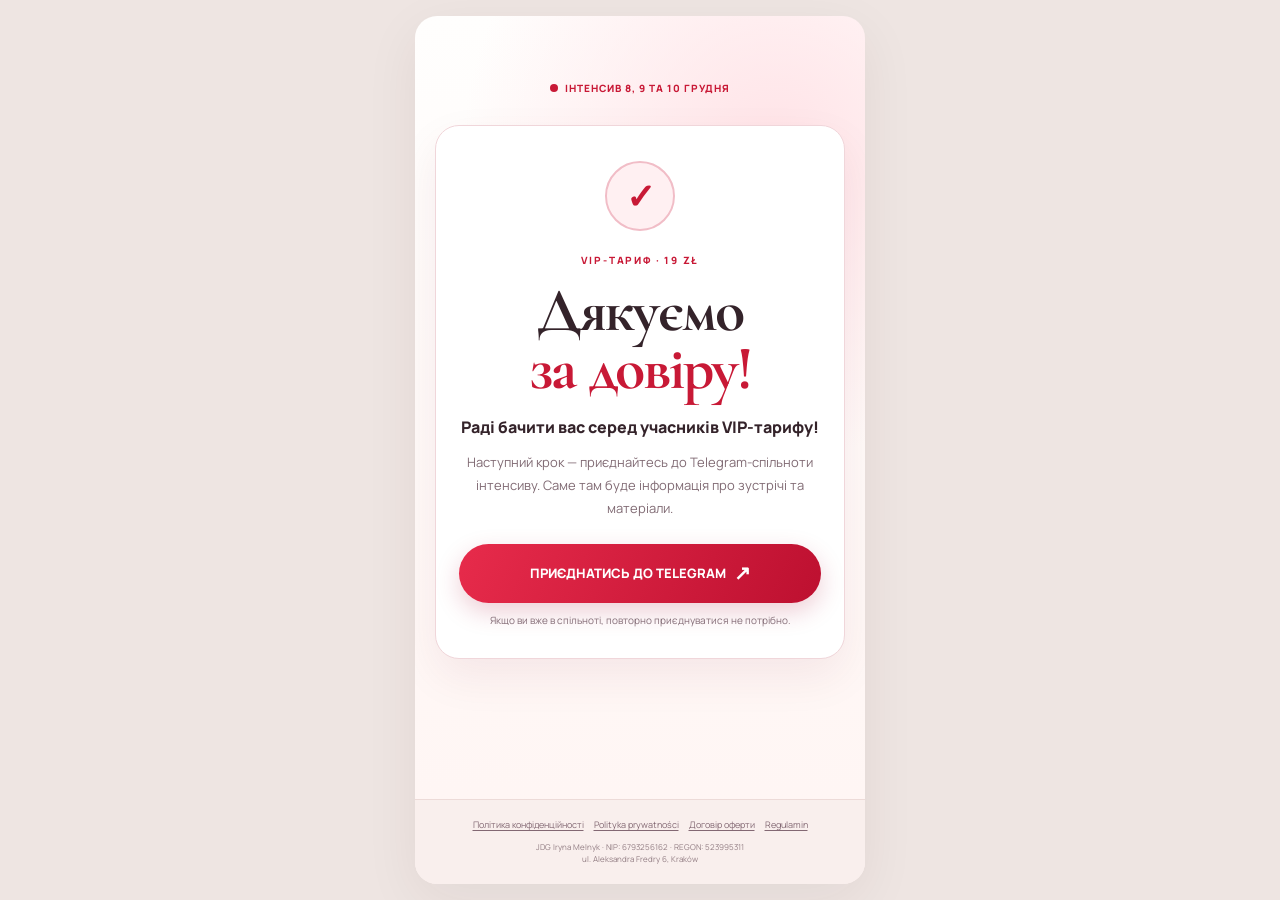
==== dyakuyemo.html @ b079df74 "update 1" ====
<!doctype html>
<html lang="uk"><head>
<meta charset="utf-8"><meta name="viewport" content="width=device-width, initial-scale=1, viewport-fit=cover">
<meta name="theme-color" content="#fff9f6">
<title>Дякуємо за участь — VIP B1</title>
<meta name="description" content="Дякуємо! Приєднуйтесь до Telegram-спільноти інтенсиву B1.">
<meta name="robots" content="noindex, nofollow">
<link rel="preconnect" href="https://fonts.googleapis.com"><link rel="preconnect" href="https://fonts.gstatic.com" crossorigin>
<link href="https://fonts.googleapis.com/css2?family=Caveat:wght@500;600;700&family=Cormorant+Garamond:wght@500;600;700&family=Manrope:wght@400;500;600;700;800&display=swap" rel="stylesheet">
<link rel="stylesheet" href="styles.css">
<script>!function(f,b,e,v,n,t,s){if(f.fbq)return;n=f.fbq=function(){n.callMethod?n.callMethod.apply(n,arguments):n.queue.push(arguments)};if(!f._fbq)f._fbq=n;n.push=n;n.loaded=!0;n.version='2.0';n.queue=[];t=b.createElement(e);t.async=!0;t.src=v;s=b.getElementsByTagName(e)[0];s.parentNode.insertBefore(t,s)}(window,document,'script','https://connect.facebook.net/en_US/fbevents.js');fbq('init','1192959256037095');fbq('track','PageView');</script>
</head>
<body data-page="thanks"><main class="shell thanks-shell">
<div class="eyebrow"><span class="status-dot"></span> ІНТЕНСИВ 8, 9 ТА 10 ГРУДНЯ</div>
<section class="thanks-card" aria-label="Дякуємо за участь">
<div class="thanks-mark" aria-hidden="true">✓</div>
<p class="overline">VIP-ТАРИФ · 19 ZŁ</p>
<h1>Дякуємо<br><em>за довіру!</em></h1>
<p class="thanks-lead">Раді бачити вас серед учасників VIP-тарифу!</p>
<p class="thanks-info">Наступний крок — приєднайтесь до Telegram-спільноти інтенсиву. Саме там буде інформація про зустрічі та матеріали.</p>
<a class="primary-button thanks-button" id="thanks-telegram" href="https://t.me/+1AnhKf7X-Lg1OWJk" rel="noopener noreferrer">ПРИЄДНАТИСЬ ДО TELEGRAM <span aria-hidden="true">↗</span></a>
<p class="plan-note">Якщо ви вже в спільноті, повторно приєднуватися не потрібно.</p>
</section>
<footer class="legal-footer"><nav><a href="https://3dniegzaminb1.weblium.site/politika-konfidenciynosti">Політика конфіденційності</a><a href="https://3dniegzaminb1.weblium.site/polityka-prywatnosci">Polityka prywatności</a><a href="https://3dniegzaminb1.weblium.site/dogovir-oferti">Договір оферти</a><a href="https://3dniegzaminb1.weblium.site/regulamin">Regulamin</a></nav><p>JDG Iryna Melnyk · NIP: 6793256162 · REGON: 523995311<br>ul. Aleksandra Fredry 6, Kraków</p></footer>
</main><script src="script.js"></script></body></html>
---- styles.css ----
:root{--paper:#fff9f6;--paper-light:#fffefd;--ink:#34232a;--ink-soft:#8b727b;--red:#c81936;--red-deep:#a60c29;--line:#efd7da;}
*{box-sizing:border-box}
html{background:#eee5e2}
body{margin:0;background:#eee5e2;color:var(--ink);font-family:Manrope,Arial,sans-serif}
.page,.shell{width:100%;max-width:450px;min-height:100dvh;margin:0 auto;overflow:hidden;background:var(--paper);box-shadow:0 16px 55px #391c2311}
.hero{position:relative;display:flex;flex-direction:column;align-items:center;min-height:720px;padding:21px 19px 24px;overflow:hidden;background:radial-gradient(circle at 85% 35%,#fde8e9 0,transparent 36%),radial-gradient(circle at 0 70%,#fbeeee 0,transparent 34%),linear-gradient(180deg,#fffefd 0%,#fff6f3 100%)}
.decor-circle{position:absolute;pointer-events:none;border:1px solid #e9b8c04d;border-radius:50%}
.decor-circle-left{width:270px;height:270px;left:-200px;top:290px}.decor-circle-right{width:265px;height:265px;right:-180px;top:195px}
.top-block{position:relative;z-index:3;text-align:center}
.date-pill{display:inline-flex;align-items:center;justify-content:center;gap:9px;padding:9px 19px;border-radius:100px;border:1px solid #eec2c7;background:#fff9f8;color:var(--red-deep);font:600 21px/1 'Cormorant Garamond',Georgia,serif;box-shadow:0 5px 18px #821a2810}
.date-pill svg{width:20px;height:20px;fill:none;stroke:currentColor;stroke-width:1.7;stroke-linecap:round;stroke-linejoin:round}
.online{margin-top:15px;font-size:10px;font-weight:800;letter-spacing:.37em;color:#53363e}
.free-badge{display:inline-block;margin-top:12px;padding:8px 17px;border-radius:999px;background:#fae3e6;color:var(--red-deep);font-size:10px;letter-spacing:.13em;font-weight:800}
.headline{position:relative;z-index:4;margin-top:21px;text-align:center}
.headline-main{font:700 clamp(74px,19vw,91px)/.8 'Cormorant Garamond',Georgia,serif;letter-spacing:-.06em;color:var(--red)}
.headline h1{margin:14px 0 0;font:600 clamp(47px,12.4vw,60px)/.87 'Cormorant Garamond',Georgia,serif;letter-spacing:-.045em;color:#51343b}
.cta{position:relative;z-index:8;display:flex;align-items:center;justify-content:center;gap:9px;width:100%;min-height:69px;padding:13px 16px;margin-top:25px;border-radius:999px;color:#fff;background:linear-gradient(115deg,#e72b4b,#c50e32 65%,#a80726);box-shadow:0 0 0 5px #f1c6cb67,0 13px 27px #b60d3050,inset 0 1px #ffffff70;text-decoration:none;font-size:clamp(12px,3.35vw,15px);font-weight:800;letter-spacing:.004em;transform-origin:center;animation:pulseButton 1.8s ease-in-out infinite;transition:filter .18s,box-shadow .18s}
.cta:hover,.primary-button:hover{filter:brightness(1.07)}.cta:focus-visible,.primary-button:focus-visible,.outline-button:focus-visible{outline:3px solid #6a2138;outline-offset:4px}
.button-arrow{font-size:23px;font-weight:400;line-height:1}
@keyframes pulseButton{0%,100%{transform:scale(1);box-shadow:0 0 0 5px #f1c6cb67,0 13px 27px #b60d3050}50%{transform:scale(1.038);box-shadow:0 0 0 9px #f1c6cb3b,0 18px 32px #b60d3055}}
.portrait-area{position:relative;z-index:2;width:100%;height:340px;min-height:340px;margin-top:7px;display:flex;align-items:flex-end;justify-content:center}
.portrait-glow{position:absolute;bottom:18px;left:50%;transform:translateX(-50%);width:300px;height:280px;border-radius:50%;background:radial-gradient(circle,#f2c9d0 0,transparent 72%);filter:blur(16px)}
.portrait{position:absolute;z-index:2;bottom:0;left:50%;width:auto;height:100%;max-width:100%;object-fit:contain;object-position:bottom;transform:translateX(-50%);filter:drop-shadow(0 8px 15px #63233119)}
.side-note{position:absolute;z-index:4;pointer-events:none;color:#a26d79}.side-note-left{left:0;bottom:86px;font:600 23px/.9 Caveat,cursive;transform:rotate(-8deg);text-align:left;text-shadow:0 1px 9px #fff}.side-note-right{right:0;bottom:175px;width:94px;text-align:center;text-shadow:0 1px 9px #fff}.signature{display:block;font:600 35px/.85 Caveat,cursive;color:var(--red-deep);transform:rotate(-7deg)}.guide-text{display:block;margin-top:13px;font-size:9px;line-height:1.42;letter-spacing:.12em;font-weight:800;color:#7f4b5a}
.speaker-credentials{position:relative;z-index:4;width:100%;margin:1px auto 0;text-align:center}.speaker-name{font:700 29px/1 'Cormorant Garamond',Georgia,serif;color:var(--red-deep)}.speaker-credentials p{font-size:11px;font-weight:600;color:#624d56;margin:7px 0 12px}.credential-grid{display:grid;grid-template-columns:1fr 1fr;gap:9px}.credential-grid>div{padding:11px 6px 10px;background:#fff;border:1px solid var(--line);border-radius:13px}.credential-grid strong,.credential-grid span{display:block}.credential-grid strong{font-size:22px;color:var(--red);font-weight:800}.credential-grid span{font-size:9px;color:#735b64;font-weight:700;margin-top:3px}
.countdown-box{position:relative;z-index:4;margin:16px 0 0;width:100%;padding:11px 17px;border-radius:15px;display:flex;justify-content:space-between;align-items:center;gap:10px;background:#fff;border:1px solid #ecc1c8;box-shadow:0 5px 18px #9f22300a}.timer-caption,.countdown-label{font-size:11px;line-height:1.35;font-weight:700;color:#71535e;text-align:left}.timer{font-size:29px;line-height:1;color:var(--red);font-variant-numeric:tabular-nums;font-weight:800;white-space:nowrap}
.legal-footer{position:relative;z-index:10;flex:0 0 auto;padding:18px 10px 19px;text-align:center;background:#f9efed;border-top:1px solid #eddbd8}.legal-footer nav{display:flex;flex-wrap:wrap;justify-content:center;gap:7px 10px}.legal-footer a{color:#836873;font-size:9px;text-underline-offset:2px}.legal-footer p{font-size:8px;line-height:1.5;color:#937e84;margin:10px 0 0}
/* Registration page keeps the same editorial identity and original two-package content. */
.shell{padding:24px 20px 0;text-align:center}.back-link{display:block;text-align:left;color:#80606c;text-decoration:none;font-size:12px;font-weight:700;margin-bottom:24px}.eyebrow{display:inline-flex;align-items:center;gap:7px;font-size:10px;letter-spacing:.1em;color:var(--red);font-weight:800}.status-dot{width:8px;height:8px;border-radius:50%;background:var(--red)}.registration-header{margin-top:18px}.overline{font-size:10px;letter-spacing:.18em;font-weight:800;color:var(--red)}.registration-header h1{font:700 clamp(42px,11vw,55px)/.95 'Cormorant Garamond',Georgia,serif;letter-spacing:-.035em;margin:10px 0 14px}.registration-header h1 em{font-style:normal;color:var(--red)}.subheading{font-size:12px;line-height:1.7;color:#816b74;max-width:370px;margin:0 auto}.shell .countdown-box{margin:22px auto}.pricing{display:grid;gap:17px;text-align:left;margin-top:22px}.plan{position:relative;padding:22px 19px 17px;border-radius:20px;border:1px solid var(--line);background:#fff}.plan-label{color:var(--red);font-size:10px;letter-spacing:.15em;font-weight:800;margin:0 0 8px}.plan h2{font:700 30px/1 'Cormorant Garamond',Georgia,serif;margin:0 0 9px}.price{font-size:40px;font-weight:800;margin-bottom:12px}.price small{font-size:16px}.plan ul{list-style:none;padding:0;margin:0 0 20px}.plan li{position:relative;font-size:12px;line-height:1.5;padding:8px 0 8px 27px;border-bottom:1px solid #f4e9e8}.plan li:before{content:'✓';position:absolute;left:2px;color:var(--red);font-weight:800}.outline-button,.primary-button{display:flex;align-items:center;justify-content:center;gap:8px;min-height:59px;width:100%;padding:13px;border-radius:999px;text-align:center;text-decoration:none;font-size:12px;line-height:1.4;font-weight:800}.outline-button{color:var(--red);background:white;border:2px solid var(--red)}.primary-button{color:white;background:linear-gradient(115deg,#e72b4b,#bd1030);box-shadow:0 9px 25px #ad153534;animation:pulseButton 1.8s ease-in-out infinite}.primary-button span,.outline-button span{font-size:20px}.plan-note{font-size:10px;line-height:1.5;text-align:center;color:#846d77;margin:10px 0 0}.vip{border:2px solid var(--red);background:linear-gradient(150deg,#fff,#fff4f4)}.vip-ribbon{display:inline-block;padding:6px 10px;border-radius:6px;margin:0 0 14px;background:var(--red);color:white;font-size:9px;font-weight:800;letter-spacing:.08em}.vip .price{color:var(--red)}.footnote{font-size:11px;line-height:1.6;color:#856e78;margin:22px auto 27px}
@media(min-width:451px){body{padding:16px 0}.page,.shell{border-radius:22px;min-height:calc(100dvh - 32px)}}
@media(max-width:370px){.hero{padding-left:13px;padding-right:13px}.headline-main{font-size:73px}.headline h1{font-size:46px}.side-note-left{font-size:20px}.portrait-area{height:315px;min-height:315px}.cta{font-size:12px}.shell{padding-left:14px;padding-right:14px}}
@media(prefers-reduced-motion:reduce){.cta,.primary-button{animation:none}}

/* VIP thank-you page */
.thanks-shell{display:flex;flex-direction:column;align-items:center;justify-content:flex-start;padding-top:65px;background:radial-gradient(circle at 80% 15%,#ffe3e7,transparent 38%),linear-gradient(#fffefd,#fff5f3)}
.thanks-card{margin:30px 0 45px;padding:35px 23px 30px;width:100%;border:1px solid #f0d6da;border-radius:24px;background:#fff;box-shadow:0 18px 45px #77142a12;text-align:center}
.thanks-mark{width:70px;height:70px;margin:0 auto 22px;display:grid;place-items:center;border-radius:50%;background:#fff0f2;color:var(--red);font-size:35px;font-weight:800;border:2px solid #f1bdc7}
.thanks-card h1{font:700 clamp(46px,12vw,62px)/.93 'Cormorant Garamond',Georgia,serif;margin:15px 0 18px;letter-spacing:-.03em}.thanks-card h1 em{font-style:normal;color:var(--red)}
.thanks-lead{font-size:16px;font-weight:800;line-height:1.5;margin:0 0 12px}.thanks-info{font-size:13px;line-height:1.75;color:#816b74;margin:0 auto 24px}.thanks-button{font-size:13px}.thanks-shell .legal-footer{width:calc(100% + 40px);margin-top:auto}
@media(max-width:370px){.thanks-shell .legal-footer{width:calc(100% + 28px)}}
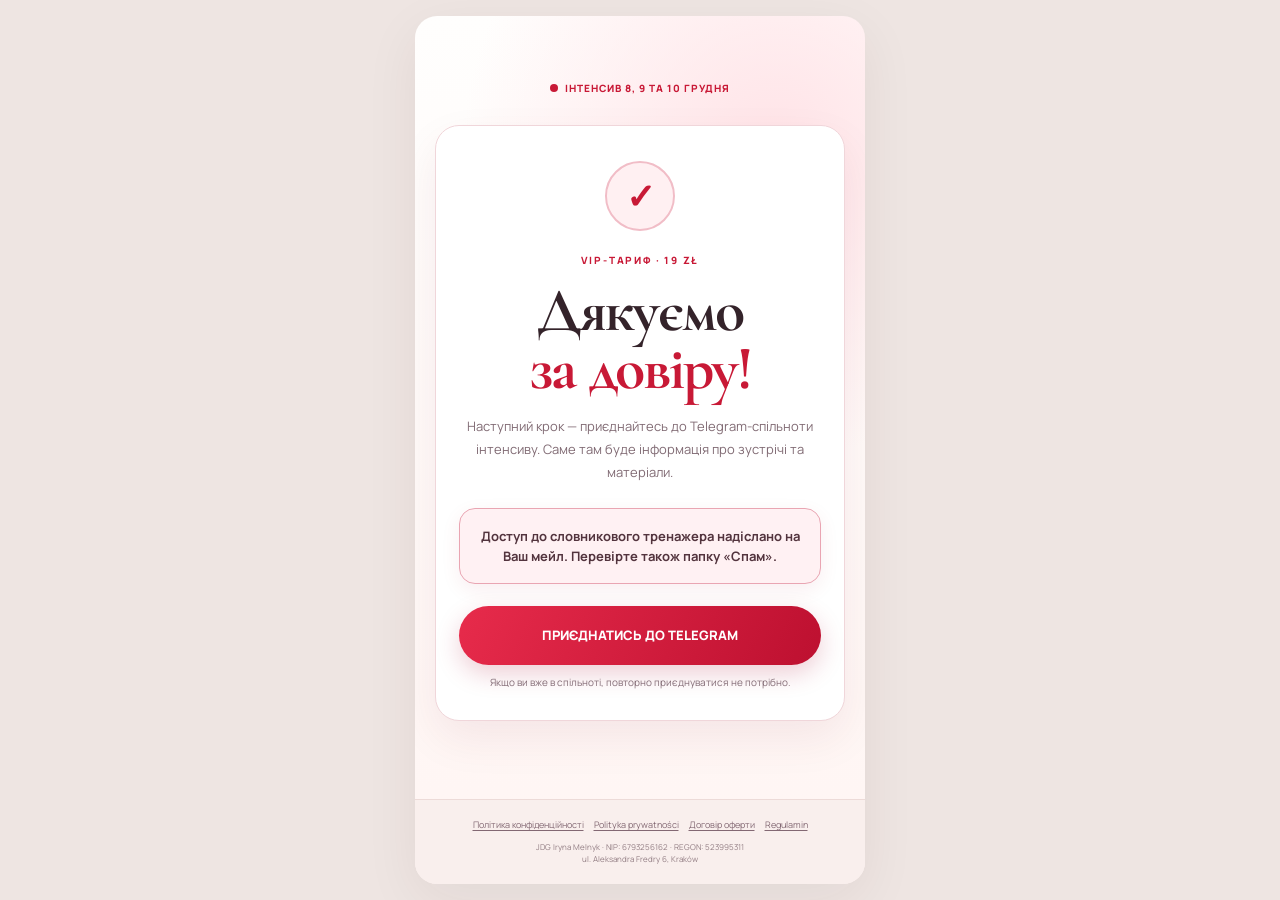
==== commit 50d39cc6: "оговлення4" ====
--- a/dyakuyemo.html
+++ b/dyakuyemo.html
@@ -1,25 +1,26 @@
-<!doctype html>
+<!DOCTYPE html>
+
 <html lang="uk"><head>
-<meta charset="utf-8"><meta name="viewport" content="width=device-width, initial-scale=1, viewport-fit=cover">
-<meta name="theme-color" content="#fff9f6">
+<meta charset="utf-8"/><meta content="width=device-width, initial-scale=1, viewport-fit=cover" name="viewport"/>
+<meta content="#fff9f6" name="theme-color"/>
 <title>Дякуємо за участь — VIP B1</title>
-<meta name="description" content="Дякуємо! Приєднуйтесь до Telegram-спільноти інтенсиву B1.">
-<meta name="robots" content="noindex, nofollow">
-<link rel="preconnect" href="https://fonts.googleapis.com"><link rel="preconnect" href="https://fonts.gstatic.com" crossorigin>
-<link href="https://fonts.googleapis.com/css2?family=Caveat:wght@500;600;700&family=Cormorant+Garamond:wght@500;600;700&family=Manrope:wght@400;500;600;700;800&display=swap" rel="stylesheet">
-<link rel="stylesheet" href="styles.css">
+<meta content="Дякуємо! Приєднуйтесь до Telegram-спільноти інтенсиву B1." name="description"/>
+<meta content="noindex, nofollow" name="robots"/>
+<link href="https://fonts.googleapis.com" rel="preconnect"/><link crossorigin="" href="https://fonts.gstatic.com" rel="preconnect"/>
+<link href="https://fonts.googleapis.com/css2?family=Caveat:wght@500;600;700&amp;family=Cormorant+Garamond:wght@500;600;700&amp;family=Manrope:wght@400;500;600;700;800&amp;display=swap" rel="stylesheet"/>
+<link href="styles.css" rel="stylesheet"/>
 <script>!function(f,b,e,v,n,t,s){if(f.fbq)return;n=f.fbq=function(){n.callMethod?n.callMethod.apply(n,arguments):n.queue.push(arguments)};if(!f._fbq)f._fbq=n;n.push=n;n.loaded=!0;n.version='2.0';n.queue=[];t=b.createElement(e);t.async=!0;t.src=v;s=b.getElementsByTagName(e)[0];s.parentNode.insertBefore(t,s)}(window,document,'script','https://connect.facebook.net/en_US/fbevents.js');fbq('init','1192959256037095');fbq('track','PageView');</script>
 </head>
 <body data-page="thanks"><main class="shell thanks-shell">
 <div class="eyebrow"><span class="status-dot"></span> ІНТЕНСИВ 8, 9 ТА 10 ГРУДНЯ</div>
-<section class="thanks-card" aria-label="Дякуємо за участь">
-<div class="thanks-mark" aria-hidden="true">✓</div>
+<section aria-label="Дякуємо за участь" class="thanks-card">
+<div aria-hidden="true" class="thanks-mark">✓</div>
 <p class="overline">VIP-ТАРИФ · 19 ZŁ</p>
-<h1>Дякуємо<br><em>за довіру!</em></h1>
-<p class="thanks-lead">Раді бачити вас серед учасників VIP-тарифу!</p>
+<h1>Дякуємо<br/><em>за довіру!</em></h1>
+
 <p class="thanks-info">Наступний крок — приєднайтесь до Telegram-спільноти інтенсиву. Саме там буде інформація про зустрічі та матеріали.</p>
-<a class="primary-button thanks-button" id="thanks-telegram" href="https://t.me/+1AnhKf7X-Lg1OWJk" rel="noopener noreferrer">ПРИЄДНАТИСЬ ДО TELEGRAM <span aria-hidden="true">↗</span></a>
+<div class="trainer-notice" role="note"><p>Доступ до словникового тренажера надіслано на Ваш мейл. Перевірте також папку «Спам».</p></div><a class="primary-button thanks-button" href="https://t.me/+1AnhKf7X-Lg1OWJk" id="thanks-telegram" rel="noopener noreferrer">ПРИЄДНАТИСЬ ДО TELEGRAM </a>
 <p class="plan-note">Якщо ви вже в спільноті, повторно приєднуватися не потрібно.</p>
 </section>
-<footer class="legal-footer"><nav><a href="https://3dniegzaminb1.weblium.site/politika-konfidenciynosti">Політика конфіденційності</a><a href="https://3dniegzaminb1.weblium.site/polityka-prywatnosci">Polityka prywatności</a><a href="https://3dniegzaminb1.weblium.site/dogovir-oferti">Договір оферти</a><a href="https://3dniegzaminb1.weblium.site/regulamin">Regulamin</a></nav><p>JDG Iryna Melnyk · NIP: 6793256162 · REGON: 523995311<br>ul. Aleksandra Fredry 6, Kraków</p></footer>
+<footer class="legal-footer"><nav><a href="https://3dniegzaminb1.weblium.site/politika-konfidenciynosti">Політика конфіденційності</a><a href="https://3dniegzaminb1.weblium.site/polityka-prywatnosci">Polityka prywatności</a><a href="https://3dniegzaminb1.weblium.site/dogovir-oferti">Договір оферти</a><a href="https://3dniegzaminb1.weblium.site/regulamin">Regulamin</a></nav><p>JDG Iryna Melnyk · NIP: 6793256162 · REGON: 523995311<br/>ul. Aleksandra Fredry 6, Kraków</p></footer>
 </main><script src="script.js"></script></body></html>
--- a/styles.css
+++ b/styles.css
@@ -39,3 +39,13 @@
 .thanks-card h1{font:700 clamp(46px,12vw,62px)/.93 'Cormorant Garamond',Georgia,serif;margin:15px 0 18px;letter-spacing:-.03em}.thanks-card h1 em{font-style:normal;color:var(--red)}
 .thanks-lead{font-size:16px;font-weight:800;line-height:1.5;margin:0 0 12px}.thanks-info{font-size:13px;line-height:1.75;color:#816b74;margin:0 auto 24px}.thanks-button{font-size:13px}.thanks-shell .legal-footer{width:calc(100% + 40px);margin-top:auto}
 @media(max-width:370px){.thanks-shell .legal-footer{width:calc(100% + 28px)}}
+
+/* V6: прибрано порожні поля фото і зайві проміжки в блоці спікерки */
+.portrait-area{height:300px;min-height:300px;margin-top:0}
+.portrait{height:100%;width:auto;max-width:100%;object-fit:contain}
+.speaker-credentials{margin-top:0}
+.speaker-credentials p{margin:5px 0 9px}
+@media(max-width:370px){.portrait-area{height:280px;min-height:280px}}
+.trainer-notice{margin:0 auto 22px;padding:17px 15px;border:1.5px solid #e9a5b2;border-radius:16px;background:#fff1f3;box-shadow:0 6px 20px #a60c2912;text-align:center}
+.trainer-notice strong{display:block;color:#a60c29;font-size:17px;line-height:1.3;font-weight:800;margin-bottom:7px}
+.trainer-notice p{margin:0;color:#53343e;font-size:13px;font-weight:700;line-height:1.55}
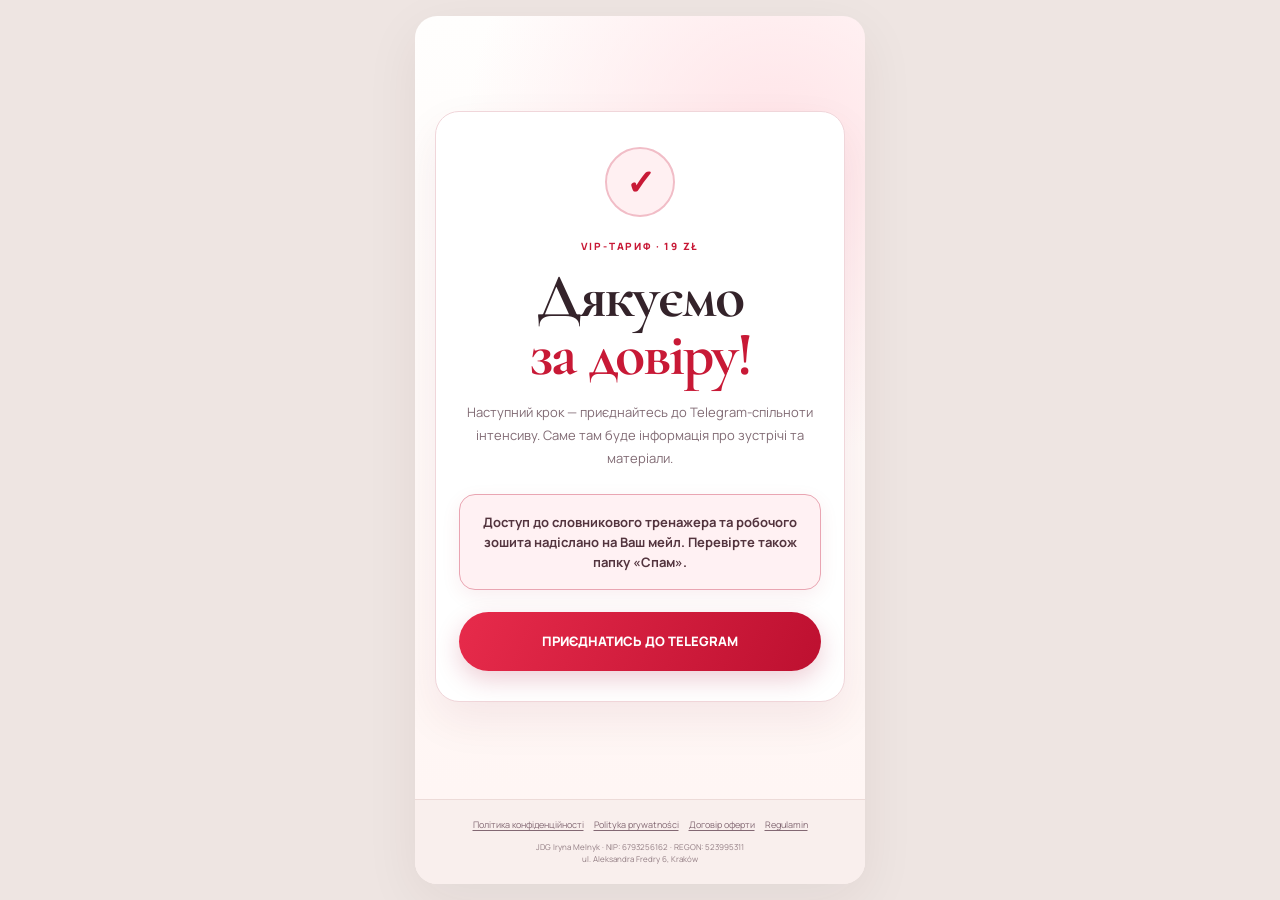
==== commit 0f9a1823: "update5" ====
--- a/dyakuyemo.html
+++ b/dyakuyemo.html
@@ -12,15 +12,15 @@
 <script>!function(f,b,e,v,n,t,s){if(f.fbq)return;n=f.fbq=function(){n.callMethod?n.callMethod.apply(n,arguments):n.queue.push(arguments)};if(!f._fbq)f._fbq=n;n.push=n;n.loaded=!0;n.version='2.0';n.queue=[];t=b.createElement(e);t.async=!0;t.src=v;s=b.getElementsByTagName(e)[0];s.parentNode.insertBefore(t,s)}(window,document,'script','https://connect.facebook.net/en_US/fbevents.js');fbq('init','1192959256037095');fbq('track','PageView');</script>
 </head>
 <body data-page="thanks"><main class="shell thanks-shell">
-<div class="eyebrow"><span class="status-dot"></span> ІНТЕНСИВ 8, 9 ТА 10 ГРУДНЯ</div>
+
 <section aria-label="Дякуємо за участь" class="thanks-card">
 <div aria-hidden="true" class="thanks-mark">✓</div>
 <p class="overline">VIP-ТАРИФ · 19 ZŁ</p>
 <h1>Дякуємо<br/><em>за довіру!</em></h1>
 
 <p class="thanks-info">Наступний крок — приєднайтесь до Telegram-спільноти інтенсиву. Саме там буде інформація про зустрічі та матеріали.</p>
-<div class="trainer-notice" role="note"><p>Доступ до словникового тренажера надіслано на Ваш мейл. Перевірте також папку «Спам».</p></div><a class="primary-button thanks-button" href="https://t.me/+1AnhKf7X-Lg1OWJk" id="thanks-telegram" rel="noopener noreferrer">ПРИЄДНАТИСЬ ДО TELEGRAM </a>
-<p class="plan-note">Якщо ви вже в спільноті, повторно приєднуватися не потрібно.</p>
+<div class="trainer-notice" role="note"><p>Доступ до словникового тренажера та робочого зошита надіслано на Ваш мейл. Перевірте також папку «Спам».</p></div><a class="primary-button thanks-button" href="https://t.me/+1AnhKf7X-Lg1OWJk" id="thanks-telegram" rel="noopener noreferrer">ПРИЄДНАТИСЬ ДО TELEGRAM </a>
+
 </section>
 <footer class="legal-footer"><nav><a href="https://3dniegzaminb1.weblium.site/politika-konfidenciynosti">Політика конфіденційності</a><a href="https://3dniegzaminb1.weblium.site/polityka-prywatnosci">Polityka prywatności</a><a href="https://3dniegzaminb1.weblium.site/dogovir-oferti">Договір оферти</a><a href="https://3dniegzaminb1.weblium.site/regulamin">Regulamin</a></nav><p>JDG Iryna Melnyk · NIP: 6793256162 · REGON: 523995311<br/>ul. Aleksandra Fredry 6, Kraków</p></footer>
 </main><script src="script.js"></script></body></html>
